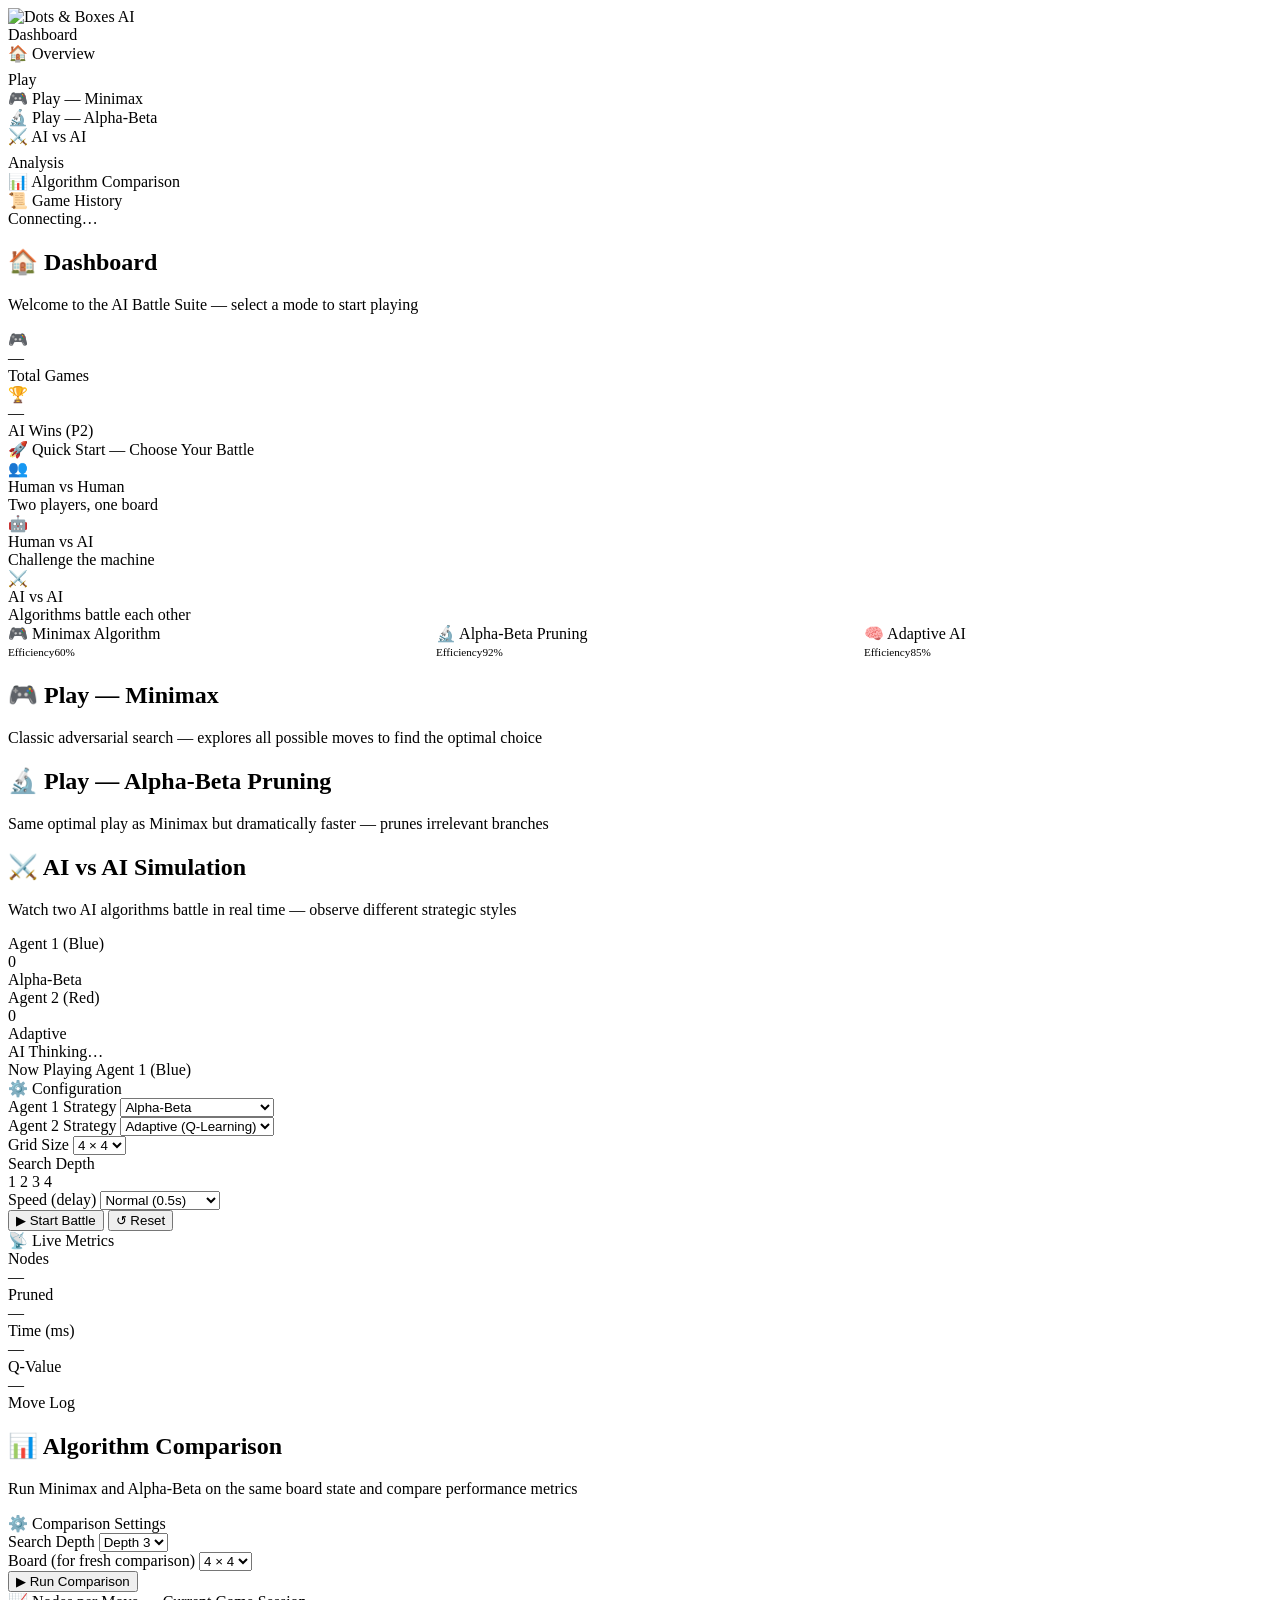
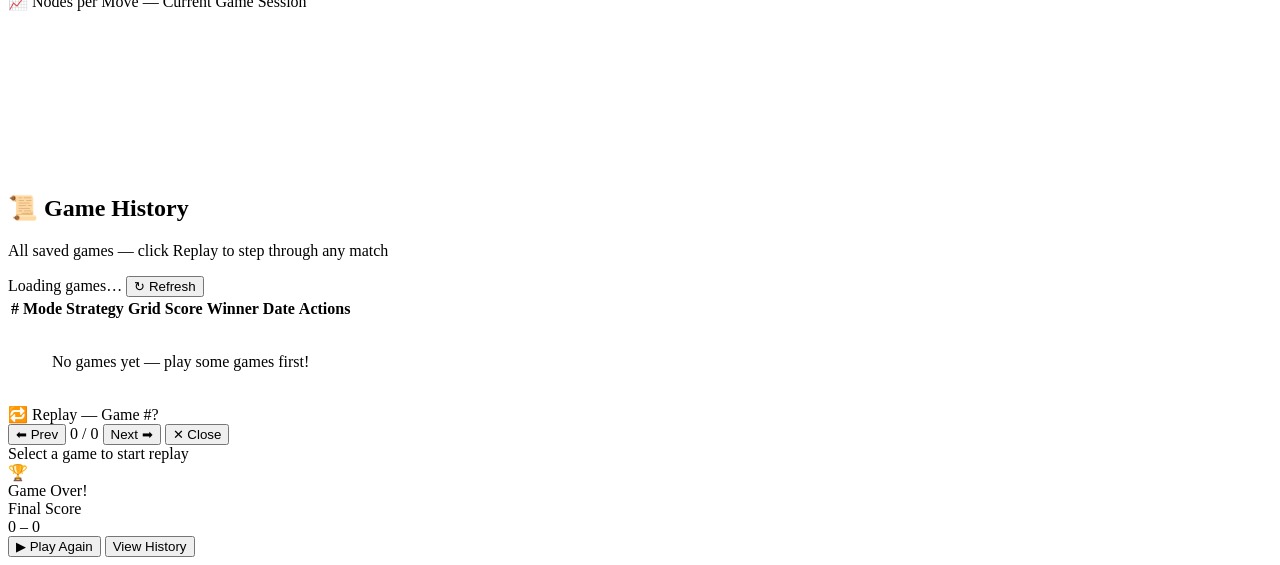
==== frontend/index.html @ afd1fd64 "Initial project import with session isolation fixes" ====
<!DOCTYPE html>
<html lang="en">
<head>
  <meta charset="UTF-8">
  <meta name="viewport" content="width=device-width, initial-scale=1.0">
  <title>AI Battle Suite — Dots &amp; Boxes</title>
  <meta name="description" content="Play Dots and Boxes against Minimax, Alpha-Beta, and self-learning Adaptive AI. Compare algorithms in real time with visual charts and analytics.">
  <link rel="preconnect" href="https://fonts.googleapis.com">
  <link rel="preconnect" href="https://fonts.gstatic.com" crossorigin>
  <link href="https://fonts.googleapis.com/css2?family=Inter:wght@400;500;600;700;800;900&display=swap" rel="stylesheet">
  <link rel="stylesheet" href="/styles.css">
  <script src="https://cdn.jsdelivr.net/npm/chart.js@4.4.0/dist/chart.umd.min.js"></script>
</head>
<body>

<div class="app">

  <!-- ═══════════════════════ SIDEBAR ═══════════════════════ -->
  <nav class="sidebar" id="sidebar">

    <div class="sidebar-brand">
      <img src="/assets/logo.png" alt="Dots & Boxes AI" class="brand-logo" />
    </div>

    <div class="sidebar-nav">
      <div class="nav-section-label">Dashboard</div>
      <div class="nav-item active" data-section="dashboard" id="nav-dashboard">
        <span class="nav-icon">🏠</span>
        <span class="nav-label">Overview</span>
      </div>

      <div class="nav-section-label" style="margin-top:0.5rem;">Play</div>
      <div class="nav-item" data-section="play-minimax" id="nav-play-minimax">
        <span class="nav-icon">🎮</span>
        <span class="nav-label">Play — Minimax</span>
      </div>
      <div class="nav-item" data-section="play-alphabeta" id="nav-play-alphabeta">
        <span class="nav-icon">🔬</span>
        <span class="nav-label">Play — Alpha-Beta</span>
      </div>
      <div class="nav-item" data-section="aivai" id="nav-aivai">
        <span class="nav-icon">⚔️</span>
        <span class="nav-label">AI vs AI</span>
      </div>

      <div class="nav-section-label" style="margin-top:0.5rem;">Analysis</div>
      <div class="nav-item" data-section="comparison" id="nav-comparison">
        <span class="nav-icon">📊</span>
        <span class="nav-label">Algorithm Comparison</span>
      </div>

      <div class="nav-item" data-section="history" id="nav-history">
        <span class="nav-icon">📜</span>
        <span class="nav-label">Game History</span>
      </div>
    </div>

    <div class="sidebar-footer">
      <div class="conn-status">
        <span class="conn-dot" id="conn-dot"></span>
        <span id="conn-label">Connecting…</span>
      </div>
    </div>
  </nav>

  <!-- ═══════════════════════ MAIN ═══════════════════════════ -->
  <main class="main">

    <!-- ─────────────── DASHBOARD ─────────────────────────── -->
    <section class="page active" id="section-dashboard">
      <div class="page-header">
        <h1 class="page-title"><span class="title-icon">🏠</span> Dashboard</h1>
        <p class="page-sub">Welcome to the AI Battle Suite — select a mode to start playing</p>
      </div>

      <!-- Stats row -->
      <div class="stats-grid" id="dash-stats-grid">
        <div class="stat-card blue">
          <div class="stat-card-icon">🎮</div>
          <div class="stat-card-value" id="stat-total-games">—</div>
          <div class="stat-card-label">Total Games</div>
        </div>
        <div class="stat-card red">
          <div class="stat-card-icon">🏆</div>
          <div class="stat-card-value" id="stat-ai-wins">—</div>
          <div class="stat-card-label">AI Wins (P2)</div>
        </div>
        <!-- AI Learning stats removed from UI per requirements yet preserved in backend -->
      </div>

      <!-- Quick-start mode cards -->
      <div class="card">
        <div class="card-header">
          <span class="card-title">🚀 Quick Start — Choose Your Battle</span>
        </div>
        <div class="card-body">
          <div class="mode-selector" style="grid-template-columns: repeat(3,1fr);">
            <div class="mode-card" id="qs-hvh" onclick="App.quickStart('hvh')">
              <div class="mode-card-icon">👥</div>
              <div class="mode-card-title">Human vs Human</div>
              <div class="mode-card-sub">Two players, one board</div>
            </div>
            <div class="mode-card" id="qs-hvai" onclick="App.quickStart('hvai')">
              <div class="mode-card-icon">🤖</div>
              <div class="mode-card-title">Human vs AI</div>
              <div class="mode-card-sub">Challenge the machine</div>
            </div>
            <div class="mode-card" id="qs-aivai" onclick="App.quickStart('aivai')">
              <div class="mode-card-icon">⚔️</div>
              <div class="mode-card-title">AI vs AI</div>
              <div class="mode-card-sub">Algorithms battle each other</div>
            </div>
          </div>
        </div>
      </div>

      <!-- Algorithm info cards -->
      <div style="display:grid;grid-template-columns:1fr 1fr 1fr;gap:1.25rem;">
        <div class="card">
          <div class="card-header">
            <span class="card-title" style="color:var(--blue-600);">🎮 Minimax Algorithm</span>
          </div>
          <div class="card-body" style="font-size:0.85rem;color:var(--text-muted);line-height:1.65;">
            <div class="progress-bar mt-2">
              <div class="progress-fill blue" style="width:60%"></div>
            </div>
            <div class="flex justify-between mt-1" style="font-size:0.7rem;color:var(--text-light);">
              <span>Efficiency</span><span>60%</span>
            </div>
          </div>
        </div>
        <div class="card">
          <div class="card-header">
            <span class="card-title" style="color:var(--red-600);">🔬 Alpha-Beta Pruning</span>
          </div>
          <div class="card-body" style="font-size:0.85rem;color:var(--text-muted);line-height:1.65;">
            <div class="progress-bar mt-2">
              <div class="progress-fill red" style="width:92%"></div>
            </div>
            <div class="flex justify-between mt-1" style="font-size:0.7rem;color:var(--text-light);">
              <span>Efficiency</span><span>92%</span>
            </div>
          </div>
        </div>
        <div class="card">
          <div class="card-header">
            <span class="card-title" style="color:var(--purple-500);">🧠 Adaptive AI</span>
          </div>
          <div class="card-body" style="font-size:0.85rem;color:var(--text-muted);line-height:1.65;">
            <div class="progress-bar mt-2">
              <div class="progress-fill purple" style="width:85%"></div>
            </div>
            <div class="flex justify-between mt-1" style="font-size:0.7rem;color:var(--text-light);">
              <span>Efficiency</span><span>85%</span>
            </div>
          </div>
        </div>
      </div>
    </section>

    <!-- ─────────────── PLAY — MINIMAX ─────────────────────── -->
    <section class="page" id="section-play-minimax">
      <div class="page-header">
        <h1 class="page-title"><span class="title-icon">🎮</span> Play — Minimax</h1>
        <p class="page-sub">Classic adversarial search — explores all possible moves to find the optimal choice</p>
      </div>
      <div id="play-mm-root" data-strategy="minimax"></div>
    </section>

    <!-- ─────────────── PLAY — ALPHA-BETA ──────────────────── -->
    <section class="page" id="section-play-alphabeta">
      <div class="page-header">
        <h1 class="page-title"><span class="title-icon">🔬</span> Play — Alpha-Beta Pruning</h1>
        <p class="page-sub">Same optimal play as Minimax but dramatically faster — prunes irrelevant branches</p>
      </div>
      <div id="play-ab-root" data-strategy="alphabeta"></div>
    </section>

    <!-- ─────────────── AI vs AI ───────────────────────────── -->
    <section class="page" id="section-aivai">
      <div class="page-header">
        <h1 class="page-title"><span class="title-icon">⚔️</span> AI vs AI Simulation</h1>
        <p class="page-sub">Watch two AI algorithms battle in real time — observe different strategic styles</p>
      </div>

      <div class="aivai-layout">
        <!-- Left: board + agent display -->
        <div class="flex flex-col gap-1" style="gap:1rem;">
          <!-- Agent cards -->
          <div class="aivai-agents">
            <div class="agent-card agent1">
              <div class="agent-name">Agent 1 (Blue)</div>
              <div class="agent-score" id="aivai-score1">0</div>
              <div class="agent-strategy" id="aivai-strat1">Alpha-Beta</div>
            </div>
            <div class="agent-card agent2">
              <div class="agent-name">Agent 2 (Red)</div>
              <div class="agent-score" id="aivai-score2">0</div>
              <div class="agent-strategy" id="aivai-strat2">Adaptive</div>
            </div>
          </div>

          <!-- Board -->
          <div class="card board-card" id="aivai-board-card">
            <div class="board-overlay" id="aivai-board-overlay">
              <div class="thinking-spinner">
                <div class="spinner-ring"></div>
                <div class="thinking-text">AI Thinking…</div>
              </div>
            </div>
            <div id="aivai-grid" class="grid"></div>
          </div>

          <!-- Turn badge -->
          <div class="score-bar" style="justify-content:center;gap:1rem;">
            <span class="turn-label">Now Playing</span>
            <span class="turn-pill p1" id="aivai-turn-pill">Agent 1 (Blue)</span>
          </div>
        </div>

        <!-- Right: controls + metrics -->
        <div class="controls-panel">
          <div class="card">
            <div class="card-header"><span class="card-title">⚙️ Configuration</span></div>
            <div class="card-body flex flex-col gap-2" style="gap:0.85rem;">
              <div class="form-group">
                <label class="form-label">Agent 1 Strategy</label>
                <select class="select-ctrl" id="aivai-strat1-sel">
                  <option value="minimax">Minimax</option>
                  <option value="alphabeta" selected>Alpha-Beta</option>
                  <option value="adaptive">Adaptive (Q-Learning)</option>
                </select>
              </div>
              <div class="form-group">
                <label class="form-label">Agent 2 Strategy</label>
                <select class="select-ctrl" id="aivai-strat2-sel">
                  <option value="minimax">Minimax</option>
                  <option value="alphabeta">Alpha-Beta</option>
                  <option value="adaptive" selected>Adaptive (Q-Learning)</option>
                </select>
              </div>
              <div class="form-group">
                <label class="form-label">Grid Size</label>
                <select class="select-ctrl" id="aivai-grid-size">
                  <option value="3">3 × 3</option>
                  <option value="4" selected>4 × 4</option>
                  <option value="5">5 × 5</option>
                  <option value="6">6 × 6</option>
                </select>
              </div>
              <div class="form-group">
                <label class="form-label">Search Depth</label>
                <div class="diff-pills" id="aivai-depth-pills">
                  <span class="diff-pill" data-val="1">1</span>
                  <span class="diff-pill active" data-val="2">2</span>
                  <span class="diff-pill" data-val="3">3</span>
                  <span class="diff-pill" data-val="4">4</span>
                </div>
              </div>
              <div class="form-group">
                <label class="form-label">Speed (delay)</label>
                <select class="select-ctrl" id="aivai-delay">
                  <option value="0.2">Fast (0.2s)</option>
                  <option value="0.5" selected>Normal (0.5s)</option>
                  <option value="1.0">Slow (1.0s)</option>
                  <option value="2.0">Very Slow (2.0s)</option>
                </select>
              </div>
              <div class="flex gap-1" style="gap:0.65rem;flex-wrap:wrap;">
                <button class="btn btn-blue btn-full" id="btn-aivai-start">▶ Start Battle</button>
                <button class="btn btn-ghost btn-sm" id="btn-aivai-reset">↺ Reset</button>
              </div>
            </div>
          </div>

          <!-- Live metrics -->
          <div class="card">
            <div class="card-header"><span class="card-title">📡 Live Metrics</span></div>
            <div class="card-body">
              <div class="metrics-grid">
                <div class="metric-tile">
                  <div class="metric-tile-label">Nodes</div>
                  <div class="metric-tile-value blue" id="aivai-nodes">—</div>
                </div>
                <div class="metric-tile">
                  <div class="metric-tile-label">Pruned</div>
                  <div class="metric-tile-value red" id="aivai-pruned">—</div>
                </div>
                <div class="metric-tile">
                  <div class="metric-tile-label">Time (ms)</div>
                  <div class="metric-tile-value purple" id="aivai-time">—</div>
                </div>
                <div class="metric-tile">
                  <div class="metric-tile-label">Q-Value</div>
                  <div class="metric-tile-value green" id="aivai-qval">—</div>
                </div>
              </div>
              <div class="mt-2">
                <div class="metric-tile-label mt-1" style="margin-bottom:0.4rem;">Move Log</div>
                <div class="log-box" id="aivai-log"></div>
              </div>
            </div>
          </div>
        </div>
      </div>
    </section>

    <!-- ─────────────── ALGORITHM COMPARISON ──────────────── -->
    <section class="page" id="section-comparison">
      <div class="page-header">
        <h1 class="page-title"><span class="title-icon">📊</span> Algorithm Comparison</h1>
        <p class="page-sub">Run Minimax and Alpha-Beta on the same board state and compare performance metrics</p>
      </div>

      <div class="comparison-layout">
        <!-- Controls -->
        <div class="card">
          <div class="card-header"><span class="card-title">⚙️ Comparison Settings</span></div>
          <div class="card-body">
            <div class="form-row" style="align-items:flex-end;gap:1rem;flex-wrap:wrap;">
              <div class="form-group" style="min-width:180px;">
                <label class="form-label">Search Depth</label>
                <select class="select-ctrl" id="cmp-depth">
                  <option value="2">Depth 2</option>
                  <option value="3" selected>Depth 3</option>
                  <option value="4">Depth 4</option>
                  <option value="5">Depth 5</option>
                </select>
              </div>
              <div class="form-group" style="min-width:180px;">
                <label class="form-label">Board (for fresh comparison)</label>
                <select class="select-ctrl" id="cmp-grid">
                  <option value="3">3 × 3</option>
                  <option value="4" selected>4 × 4</option>
                  <option value="5">5 × 5</option>
                  <option value="6">6 × 6</option>
                </select>
              </div>
              <button class="btn btn-blue" id="btn-run-comparison" style="flex-shrink:0;">
                ▶ Run Comparison
              </button>
            </div>
          </div>
        </div>

        <!-- Result cards -->
        <div class="cmp-cards" id="cmp-result" style="display:none;">
          <div class="card cmp-card" id="cmp-mm-card">
            <div class="card-body">
              <div class="cmp-algo-name mm">🎮 Minimax</div>
              <div class="stat-row">
                <span class="stat-label">Nodes Explored</span>
                <span class="stat-value highlight-blue" id="cmp-mm-nodes">—</span>
              </div>
              <div class="stat-row">
                <span class="stat-label">Execution Time</span>
                <span class="stat-value" id="cmp-mm-time">—</span>
              </div>
              <div class="stat-row">
                <span class="stat-label">Branches Pruned</span>
                <span class="stat-value" id="cmp-mm-pruned">—</span>
              </div>
              <div class="stat-row">
                <span class="stat-label">Best Move</span>
                <span class="stat-value" id="cmp-mm-move">—</span>
              </div>
              <div class="stat-row">
                <span class="stat-label">Score</span>
                <span class="stat-value" id="cmp-mm-score">—</span>
              </div>
            </div>
          </div>

          <div class="savings-badge">
            <div class="savings-pct" id="saving-pct">0%</div>
            <div class="savings-label">Nodes Saved<br>by Pruning</div>
            <div style="margin-top:0.5rem;font-size:0.75rem;color:var(--text-muted);text-align:center;">
              Speedup: <strong id="cmp-speedup">—×</strong>
            </div>
          </div>

          <div class="card cmp-card" id="cmp-ab-card">
            <div class="card-body">
              <div class="cmp-algo-name ab">🔬 Alpha-Beta</div>
              <div class="stat-row">
                <span class="stat-label">Nodes Explored</span>
                <span class="stat-value highlight-red" id="cmp-ab-nodes">—</span>
              </div>
              <div class="stat-row">
                <span class="stat-label">Execution Time</span>
                <span class="stat-value" id="cmp-ab-time">—</span>
              </div>
              <div class="stat-row">
                <span class="stat-label">Branches Pruned</span>
                <span class="stat-value highlight-green" id="cmp-ab-pruned">—</span>
              </div>
              <div class="stat-row">
                <span class="stat-label">Best Move</span>
                <span class="stat-value" id="cmp-ab-move">—</span>
              </div>
              <div class="stat-row">
                <span class="stat-label">Score</span>
                <span class="stat-value" id="cmp-ab-score">—</span>
              </div>
            </div>
          </div>
        </div>

        <!-- Charts -->
        <div class="chart-grid" id="cmp-charts" style="display:none;">
          <div class="card chart-card">
            <div class="chart-title">🔢 Nodes Explored</div>
            <canvas id="chart-nodes" height="200"></canvas>
          </div>
          <div class="card chart-card">
            <div class="chart-title">⏱ Execution Time (s)</div>
            <canvas id="chart-time" height="200"></canvas>
          </div>
        </div>

        <!-- Running history -->
        <div class="card chart-card chart-full" id="history-chart-wrap">
          <div class="chart-title">📈 Nodes per Move — Current Game Session</div>
          <canvas id="chart-history" height="160"></canvas>
        </div>
      </div>
    </section>

    <!-- AI Learning runs silently in the backend — no frontend section -->

    <!-- ─────────────── HISTORY ────────────────────────────── -->
    <section class="page" id="section-history">
      <div class="page-header">
        <h1 class="page-title"><span class="title-icon">📜</span> Game History</h1>
        <p class="page-sub">All saved games — click Replay to step through any match</p>
      </div>

      <div class="history-layout">
        <div class="flex items-center justify-between">
          <span class="text-muted text-sm" id="history-count">Loading games…</span>
          <button class="btn btn-outline-blue btn-sm" id="btn-refresh-history">↻ Refresh</button>
        </div>

        <div class="card table-wrap">
          <table>
            <thead>
              <tr>
                <th>#</th>
                <th>Mode</th>
                <th>Strategy</th>
                <th>Grid</th>
                <th>Score</th>
                <th>Winner</th>
                <th>Date</th>
                <th>Actions</th>
              </tr>
            </thead>
            <tbody id="history-body">
              <tr>
                <td colspan="8" style="text-align:center;color:var(--text-muted);padding:2rem;">
                  No games yet — play some games first!
                </td>
              </tr>
            </tbody>
          </table>
        </div>

        <!-- Replay panel -->
        <div class="card replay-panel" id="replay-panel">
          <div class="card-header">
            <span class="card-title">🔁 Replay — Game #<span id="replay-game-id">?</span></span>
            <div class="replay-controls">
              <button class="btn btn-sm" id="btn-replay-prev">⬅ Prev</button>
              <span class="replay-step-info" id="replay-step-info">0 / 0</span>
              <button class="btn btn-sm" id="btn-replay-next">Next ➡</button>
              <button class="btn btn-ghost btn-sm" id="btn-replay-close">✕ Close</button>
            </div>
          </div>
          <div class="card-body flex flex-col" style="gap:1rem;">
            <div style="display:flex;justify-content:center;">
              <div id="replay-grid" class="grid"></div>
            </div>
            <div class="replay-move-info" id="replay-move-info">Select a game to start replay</div>
          </div>
        </div>
      </div>
    </section>

  </main><!-- /main -->

</div><!-- /app -->

<!-- ═══════════════════════ GAME OVER MODAL ═════════════════ -->
<div class="modal-overlay" id="modal-gameover" role="dialog" aria-modal="true">
  <div class="modal-box">
    <div class="modal-icon" id="modal-icon">🏆</div>
    <div class="modal-title" id="modal-title">Game Over!</div>
    <div class="modal-sub" id="modal-sub">Final Score</div>
    <div class="modal-score-display">
      <span class="modal-score-p1" id="modal-p1-score">0</span>
      <span class="modal-score-sep">–</span>
      <span class="modal-score-p2" id="modal-p2-score">0</span>
    </div>
    <div class="modal-actions">
      <button class="btn btn-blue" id="btn-modal-again">▶ Play Again</button>
      <button class="btn" id="btn-modal-history">View History</button>
    </div>
  </div>
</div>

<!-- ═══════════════════════ TOAST CONTAINER ════════════════ -->
<div class="toast-container" id="toast-container"></div>

<script src="/script.js"></script>
</body>
</html>
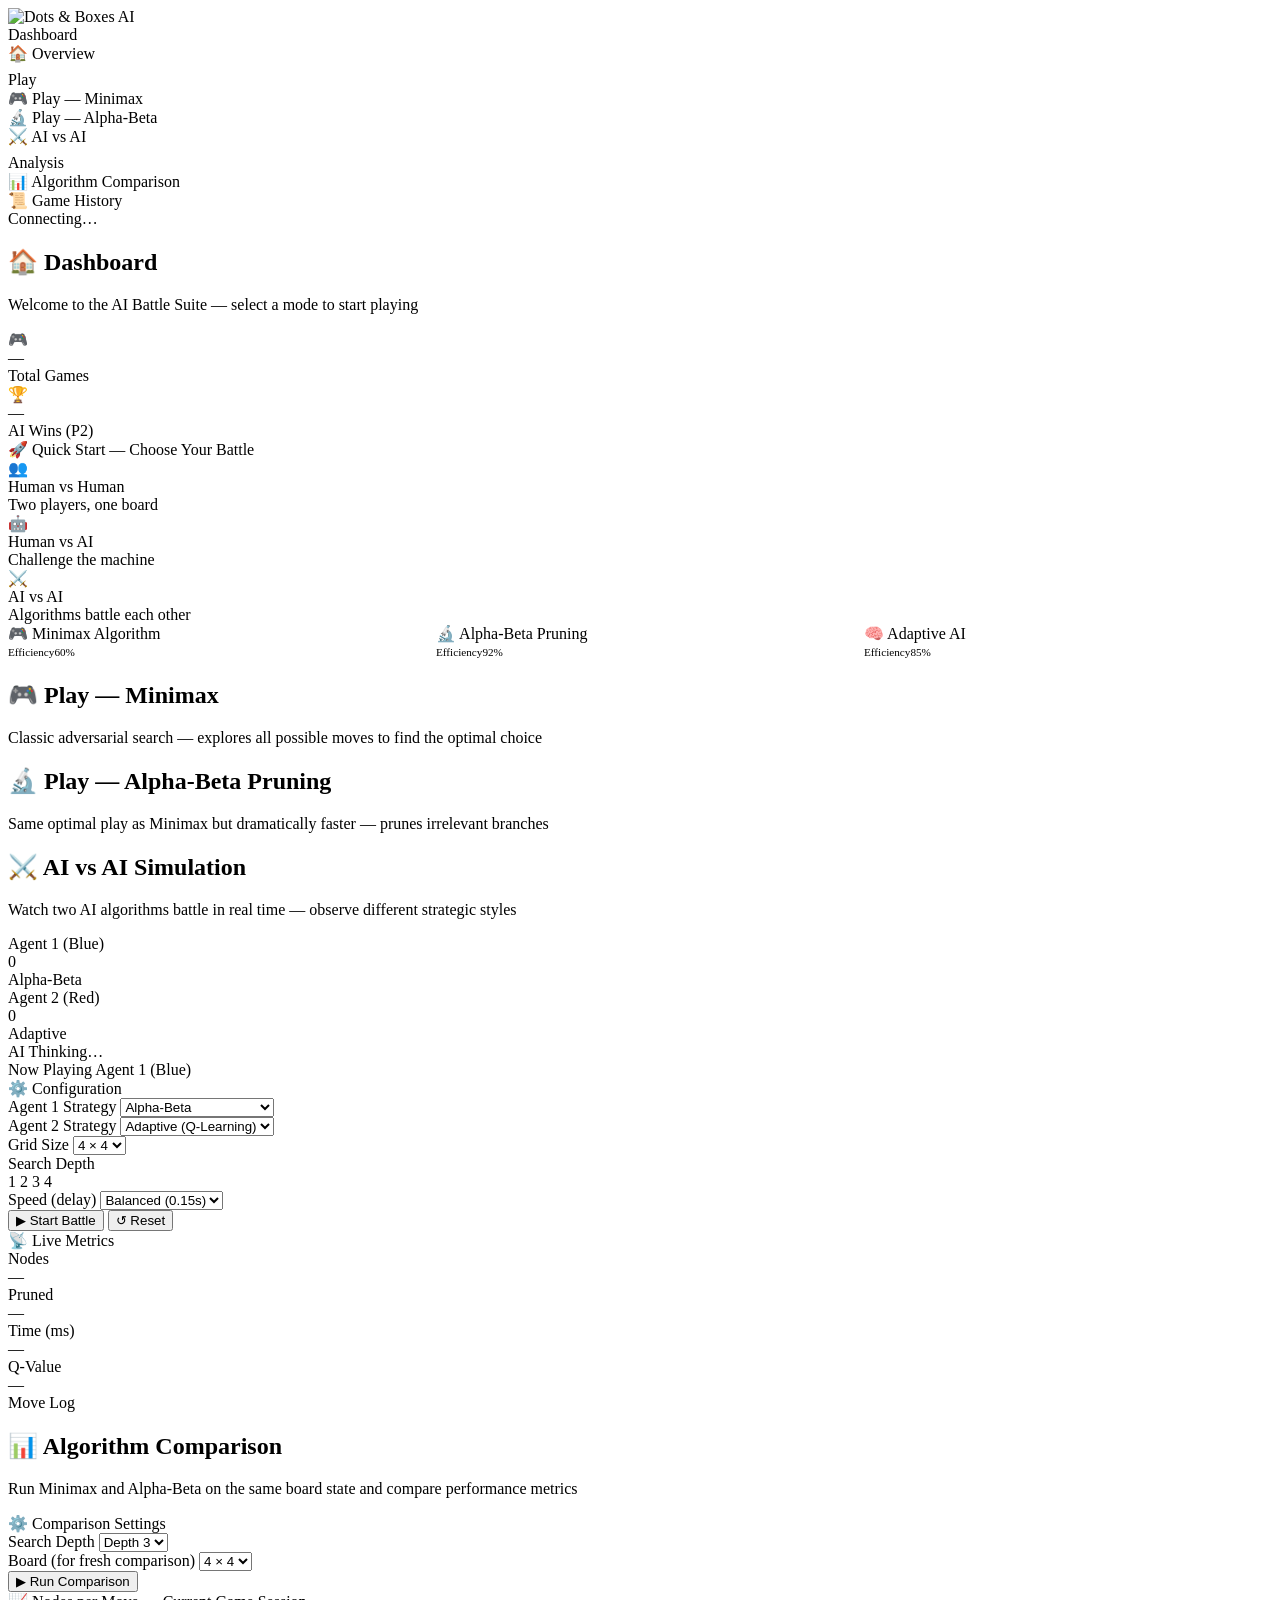
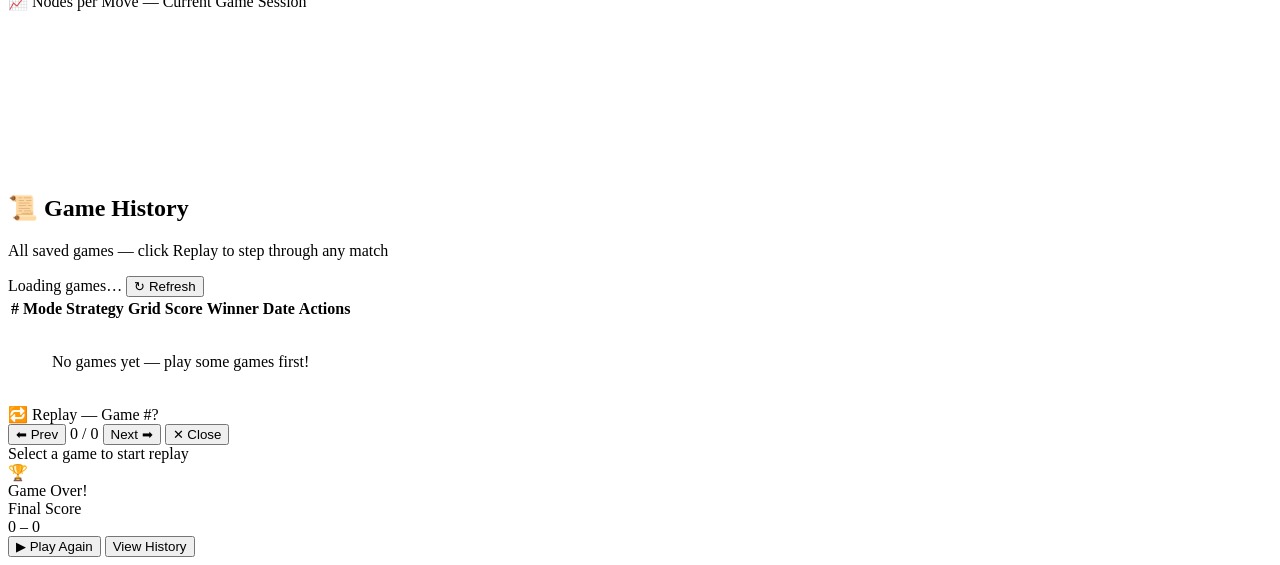
==== commit 7b71b62e: "Reduce AI battle pacing delays" ====
--- a/frontend/index.html
+++ b/frontend/index.html
@@ -260,10 +260,11 @@
               <div class="form-group">
                 <label class="form-label">Speed (delay)</label>
                 <select class="select-ctrl" id="aivai-delay">
-                  <option value="0.2">Fast (0.2s)</option>
-                  <option value="0.5" selected>Normal (0.5s)</option>
-                  <option value="1.0">Slow (1.0s)</option>
-                  <option value="2.0">Very Slow (2.0s)</option>
+                  <option value="0.05">Instant (0.05s)</option>
+                  <option value="0.1">Fast (0.1s)</option>
+                  <option value="0.15" selected>Balanced (0.15s)</option>
+                  <option value="0.3">Smooth (0.3s)</option>
+                  <option value="0.6">Slow (0.6s)</option>
                 </select>
               </div>
               <div class="flex gap-1" style="gap:0.65rem;flex-wrap:wrap;">
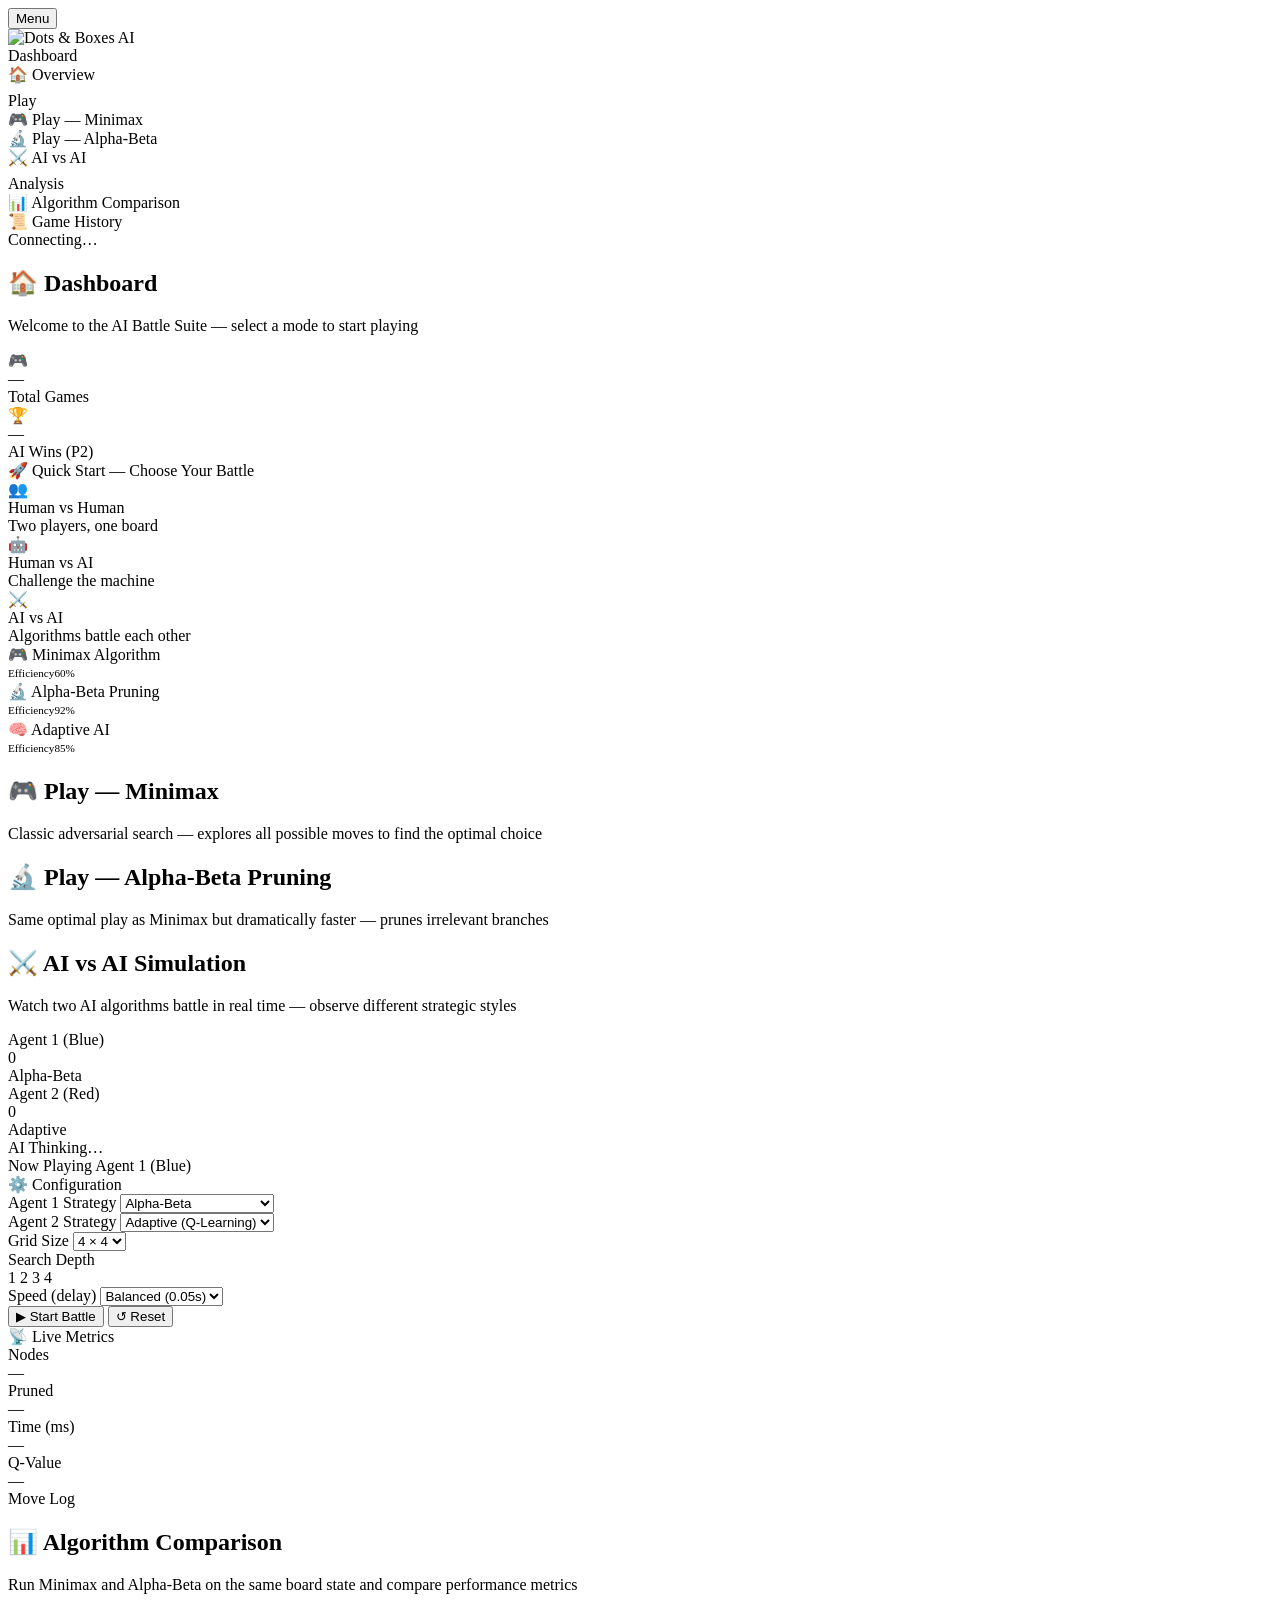
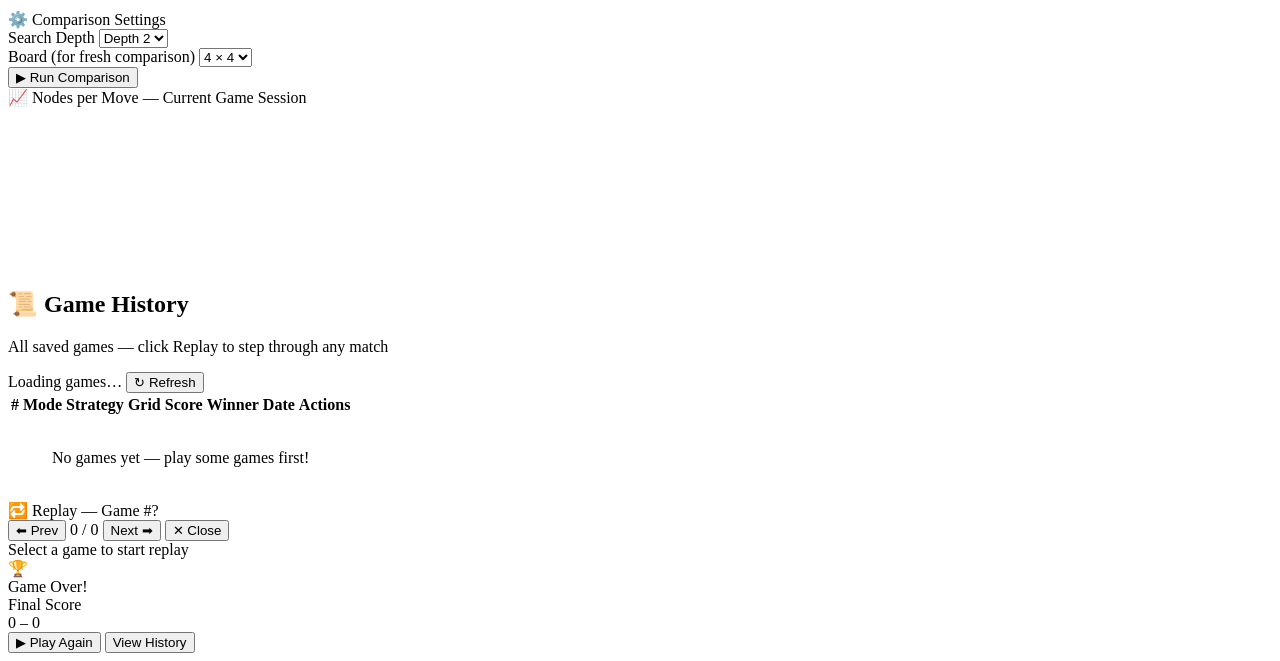
==== commit e981c29e: "Fix mobile navigation and game restart stability" ====
--- a/frontend/index.html
+++ b/frontend/index.html
@@ -13,6 +13,15 @@
 </head>
 <body>
 
+<button class="mobile-menu-btn" id="mobile-menu-btn" type="button" aria-label="Open navigation" aria-expanded="false" aria-controls="sidebar">
+  <span class="mobile-menu-label">Menu</span>
+  <span></span>
+  <span></span>
+  <span></span>
+</button>
+
+<div class="sidebar-backdrop" id="sidebar-backdrop" aria-hidden="true"></div>
+
 <div class="app">
 
   <!-- ═══════════════════════ SIDEBAR ═══════════════════════ -->
@@ -94,7 +103,7 @@
           <span class="card-title">🚀 Quick Start — Choose Your Battle</span>
         </div>
         <div class="card-body">
-          <div class="mode-selector" style="grid-template-columns: repeat(3,1fr);">
+          <div class="mode-selector quick-start-grid">
             <div class="mode-card" id="qs-hvh" onclick="App.quickStart('hvh')">
               <div class="mode-card-icon">👥</div>
               <div class="mode-card-title">Human vs Human</div>
@@ -115,7 +124,7 @@
       </div>
 
       <!-- Algorithm info cards -->
-      <div style="display:grid;grid-template-columns:1fr 1fr 1fr;gap:1.25rem;">
+      <div class="dashboard-algo-grid">
         <div class="card">
           <div class="card-header">
             <span class="card-title" style="color:var(--blue-600);">🎮 Minimax Algorithm</span>
@@ -260,11 +269,11 @@
               <div class="form-group">
                 <label class="form-label">Speed (delay)</label>
                 <select class="select-ctrl" id="aivai-delay">
-                  <option value="0.05">Instant (0.05s)</option>
-                  <option value="0.1">Fast (0.1s)</option>
-                  <option value="0.15" selected>Balanced (0.15s)</option>
-                  <option value="0.3">Smooth (0.3s)</option>
-                  <option value="0.6">Slow (0.6s)</option>
+                  <option value="0.01">Instant (0.01s)</option>
+                  <option value="0.03">Fast (0.03s)</option>
+                  <option value="0.05" selected>Balanced (0.05s)</option>
+                  <option value="0.1">Smooth (0.1s)</option>
+                  <option value="0.2">Slow (0.2s)</option>
                 </select>
               </div>
               <div class="flex gap-1" style="gap:0.65rem;flex-wrap:wrap;">
@@ -322,8 +331,8 @@
               <div class="form-group" style="min-width:180px;">
                 <label class="form-label">Search Depth</label>
                 <select class="select-ctrl" id="cmp-depth">
-                  <option value="2">Depth 2</option>
-                  <option value="3" selected>Depth 3</option>
+                  <option value="2" selected>Depth 2</option>
+                  <option value="3">Depth 3</option>
                   <option value="4">Depth 4</option>
                   <option value="5">Depth 5</option>
                 </select>
